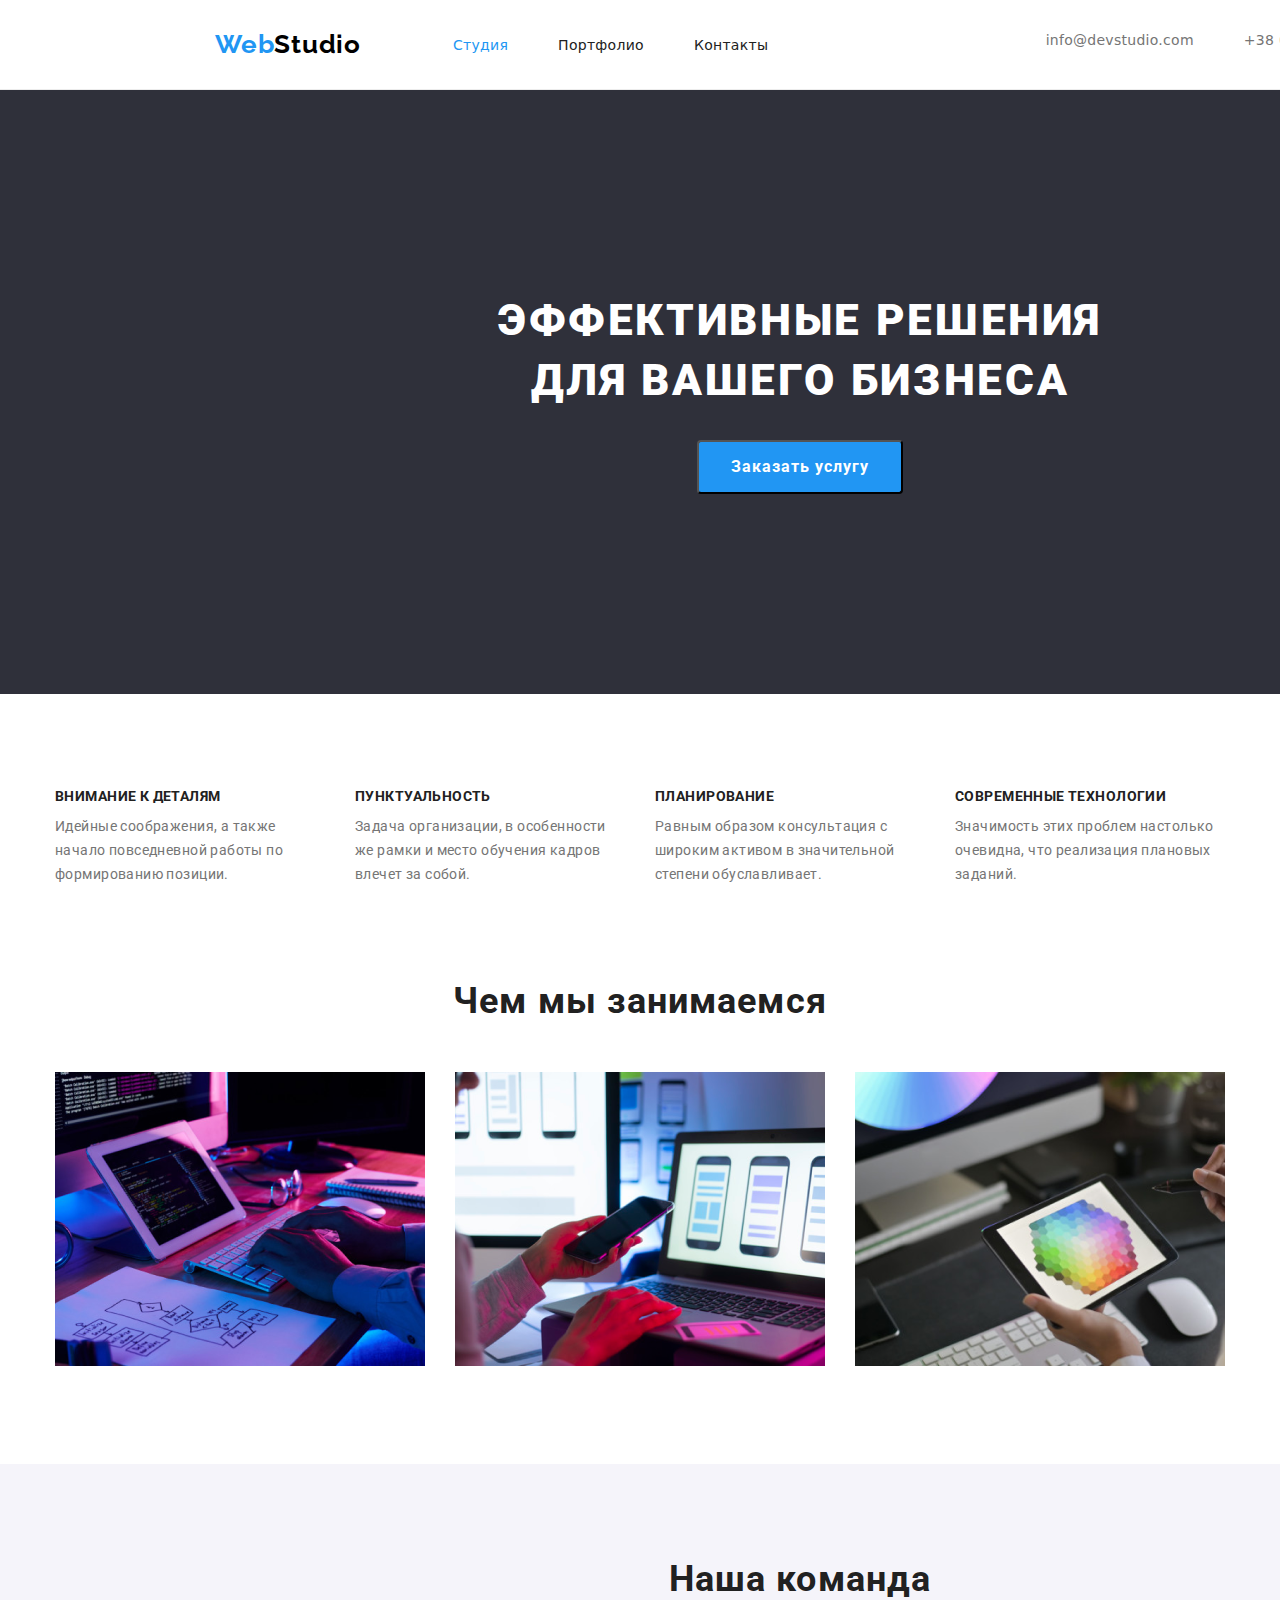
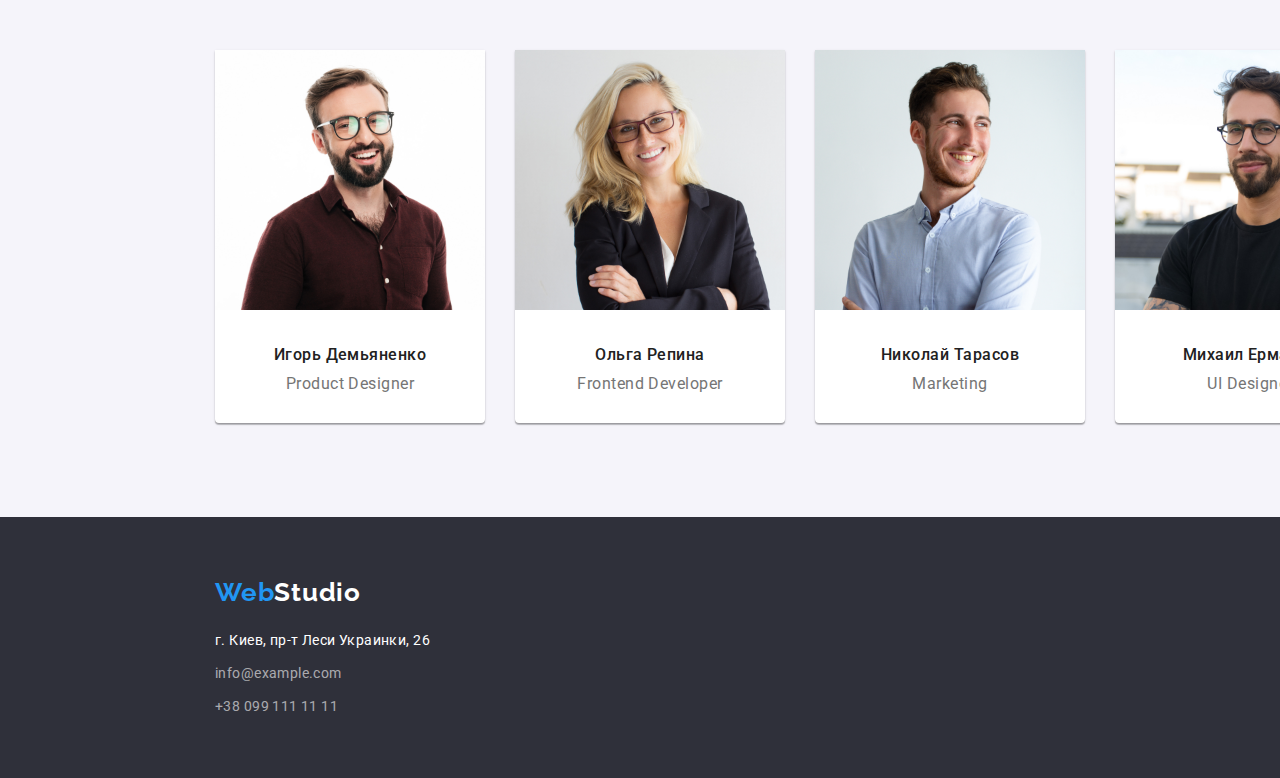
==== index.html @ e588b6a0 "ДЗ 3" ====
<!DOCTYPE html>
<html lang="en">
<head>
    <meta charset="UTF-8">
    <meta name="viewport" content="width=device-width, initial-scale=1.0">
    <title>Студия</title>
    <link rel="stylesheet" href="https://fonts.googleapis.com/css2?family=Raleway:wght@700&display=swap">
    <link rel="stylesheet" href="https://fonts.googleapis.com/css2?family=Roboto:wght@500&display=swap">
    <link rel="stylesheet" href="./css/styles.css">
    <link rel="stylesheet" href="https://cdnjs.cloudflare.com/ajax/libs/modern-normalize/1.0.0/modern-normalize.min.css">
</head>
<body>
    <header class="header">
        <div class="container">
            <nav>
                <a href="./index.html" class="header-logo">Web<span class="logo-studio">Studio</span></a>            
                <ul class="menu-nav">
                    <li><a href="./index.html" class="studio" class="nav">Студия</a></li>
                    <li><a href="./portfolio.html" class="nav">Портфолио</a></li>
                    <li><a href="" class="nav">Контакты</a></li>
                </ul>
            </nav>    
            <ul class="contacts">
                <li><a href="info@devstudio.com" class="e-mail">info@devstudio.com</a></li>
                <li><a href="" class="tel">+38 096 111 11 11</a></li>
            </ul>
        </div>                            
    </header>              
    <main>
        <section class="head">
            <div class="container">
                <h1 id="title">ЭФФЕКТИВНЫЕ РЕШЕНИЯ ДЛЯ ВАШЕГО БИЗНЕСА</h1>
                <button type="button" class="title-btn">Заказать услугу</button>
            </div>
        </section>
        <section class="feature">
            <div class="container">
                <ul>
                    <li>
                        <h5>ВНИМАНИЕ К ДЕТАЛЯМ</h5>
                        <p>Идейные соображения, а также начало повседневной работы по формированию позиции.</p>
                    </li>
                    <li>
                        <h5>ПУНКТУАЛЬНОСТЬ</h5>
                        <p>Задача организации, в особенности же рамки и место обучения кадров влечет за собой.</p>
                    </li>
                    <li>
                        <h5>ПЛАНИРОВАНИЕ</h5>
                        <p>Равным образом консультация с широким активом в значительной степени обуславливает.</p>
                    </li>
                    <li>
                        <h5>СОВРЕМЕННЫЕ ТЕХНОЛОГИИ</h5>
                        <p>Значимость этих проблем настолько очевидна, что реализация плановых заданий.</p>
                    </li>
                </ul>
            </div>            
        </section>
        <section class="activity">
            <div class="container">
                <h2 class="title">Чем мы занимаемся</h2>
                <ul>
                    <li><img src="./img/img.png" alt="Печатает на клавиатуре"></li>
                    <li><img src="./img/img2.png" alt="Телефон в руке"></li>
                    <li><img src="./img/img3.png" alt="Работает с планшетом"></li>
                </ul>
            </div>            
        </section>
        <section class="team">
            <div class="container">
                <h2 class="title">Наша команда</h2>
                <ul>
                    <li>
                        <img src="./img/card1.jpg" alt="Игорь Демьяненко" width="270">
                        <p><b>Игорь Демьяненко</b></p>
                        <p>Product Designer</p>
                    </li>
                    <li>
                        <img src="./img/card2.jpg" alt="Ольга Репина" width="270">
                        <p><b>Ольга Репина</b></p>
                        <p>Frontend Developer</p>
                    </li>
                    <li>
                        <img src="./img/card3.jpg" alt="Николай Тарасов" width="270">
                        <p><b>Николай Тарасов</b></p>
                        <p>Marketing</p>
                    </li>
                    <li>
                        <img src="./img/card4.jpg" alt="Михаил Ермаков" width="270">
                        <p><b>Михаил Ермаков</b></p>
                        <p>UI Designer</p>
                    </li>
                </ul>
            </div>
        </section>       
    </main>
    <footer>
        <div class="container">
            <a href="/index.html" class="footer-logo">Web<span class="logo-studio">Studio</span></a>
        <address>
            <ul>
                <li class="adress">г. Киев, пр-т Леси Украинки, 26</li>
                <li><a href="" class="e-mail">info@example.com</a></li>
                <li><a href="">+38 099 111 11 11</a></li>
            </ul>
        </address>
        </div>
    </footer>
</body>
</html>
---- css/styles.css ----
a {
    text-decoration: none;
}

li {
    list-style-type: none;
}

ul {
    padding: 0px;
    margin: 0px;
}

.container {
    width: 1200px;
    padding-left: 15px;
    padding-right: 15px;
    margin-right: auto;
    margin-left: auto;
}

.main {
    margin-top: 94px;
}

body {
    font-family: roboto;
}

.e-mail:hover {
    color: #2196F3;
}

.title {
    margin-top: 0px;
    margin-bottom: 50px;
    font-family: Roboto;
    font-style: normal;
    font-weight: bold;
    font-size: 36px;
    text-align: center;
    line-height: 42px;
    letter-spacing: 0.03em;    
    color: #212121;
}

        /* header */

.header {
    width: 1600px;
    margin-left: auto;
    margin-right: auto;
    background-color: #FFFFFF;
    border-bottom: 1px solid #ECECEC;
}

header .container, nav {
    display: flex;
    align-items: center;
}

.header-logo {
    margin-right: 93px;
    font-family: raleway;
    font-style: normal;
    font-weight: bold;
    font-size: 26px;
    line-height: 31px;
    letter-spacing: 0.03em;
    color: #2196F3;
    width: 145px;
}

header .logo-studio {
    color: black;
}

.menu-nav {
    display: flex;
    width: 294px;
}

.menu-nav li:nth-child(-n+2) {
    margin-right: 50px;
}

.contacts {
    display: flex;
    margin-left: auto;
    min-width: 303px;
}

header .tel {
    display: inline-block;
    font-style: normal;
    font-weight: 500;
    font-size: 14px;
    line-height: 16px;
    letter-spacing: 0.02em;
    color: #757575;
    padding: 32px 0px 32px 0px;
}

header .e-mail {
    display: inline-block;
    font-style: normal;
    font-weight: 500;
    font-size: 14px;
    line-height: 16px;
    letter-spacing: 0.02em;
    color: #757575;
    padding: 32px 0px 32px 0px;
}

.nav:hover {
    color: #2196F3;
}

.nav, .studio, .portfolio {
    display: inline-block;
    font-style: normal;
    font-weight: 500;
    font-size: 14px;
    line-height: 16px;
    letter-spacing: 0.02em;
    color: #212121;
    padding: 32px 0px 32px 0px;
}

.studio {
    color: #2196F3;
}

.portfolio {
    color: #2196F3;
}

.contacts li:first-child {
    margin-right: 50px;
}

/* section head */

.head {
    background-color: #2F303A;
    text-align: center;
    width: 1600px;
    margin-right: auto;
    margin-left: auto;
    margin-bottom: 94px;
}

#title {
    margin-top: 0px;
    margin-bottom: 30px;
    margin-right: auto;
    margin-left: auto;
    width: 696px;
    font-family: Roboto;
    font-style: normal;
    font-weight: 900;
    font-size: 44px;
    line-height: 60px;
    letter-spacing: 0.06em;
    text-transform: uppercase;
    color: #FFFFFF;
}

.title-btn {
    display: inline-block;
    padding: 10px 32px 10px 32px;
    min-width: 136px;
    font-family: Roboto;
    font-style: normal;
    font-weight: bold;
    font-size: 16px;
    line-height: 30px;
    align-items: center;
    text-align: center;
    letter-spacing: 0.06em;    
    color: #FFFFFF;
    background: #2196F3;
    border-radius: 4px;
}

.head .container {
    padding-top: 200px;
    padding-bottom: 200px;
}

/* section feature */

.feature > .container > ul {
    display: flex;
    justify-content: space-between;
}

.feature {
    margin-bottom: 94px;
}

.feature li {
    width: 270px;
}

.feature h5 {
    margin-top: 0px;
    margin-bottom: 10px;
    font-family: Roboto;
    font-style: normal;
    font-weight: bold;
    font-size: 14px;
    line-height: 16px;
    letter-spacing: 0.03em;
    text-transform: uppercase;
    color: #212121;
}

.feature p {
    margin-top: 0px;
    margin-bottom: 0px;
    font-family: Roboto;
    font-style: normal;
    font-weight: normal;
    font-size: 14px;
    line-height: 24px;
    letter-spacing: 0.03em;    
    color: #757575;
}

/* section activity*/

.activity {
    margin-bottom: 94px;
}

.activity > div > ul {
    display: flex;
    justify-content: space-between;
}

.activity > div > ul > li {
    width: 370px;
}

/* section team */

.team {
    width: 1600px;
    padding-top: 94px;
    padding-bottom: 94px;
    background-color: #F5F4FA;
    margin-left: auto;
    margin-right: auto;
}

.team ul {
    display: flex;
    justify-content: space-between;
}

.team li {
    background-color: #FFFFFF;
    box-shadow: 0px 1px 3px rgba(0, 0, 0, 0.12), 0px 1px 1px rgba(0, 0, 0, 0.14), 0px 2px 1px rgba(0, 0, 0, 0.2);
    border-radius: 0px 0px 4px 4px;
    width: 270px;
    text-align: center;
    padding-bottom: 30px;
}

.team img {
    margin-bottom: 30px;;
}

.team b {
    display: inline-block;
    margin-top: 0px;
    margin-bottom: 10px;
    font-family: Roboto;
    font-style: normal;
    font-weight: 500;
    font-size: 16px;
    line-height: 19px;
    text-align: center;
    letter-spacing: 0.03em;
    color: #212121;
}

.team p {
    margin-top: 0px;
    margin-bottom: 0px;
    font-family: Roboto;
    font-style: normal;
    font-weight: normal;
    font-size: 16px;
    line-height: 19px;
    letter-spacing: 0.03em;
    color: #757575;
}

/* section filters */

.filters {
    margin-bottom: 50px;
}

.filters ul {
    margin-left: auto;
    margin-right: auto;
    width: 611px;
    display: flex;
    justify-content: space-between;
}

.filters button {
    min-width: 29px;
    padding: 6px 22px 6px 22px;
    font-family: Roboto;
    font-style: normal;
    font-weight: 500;
    font-size: 16px;
    line-height: 26px;    
    text-align: center;
    letter-spacing: 0.03em;    
    color: #212121;
    border: none;
    background: #F5F4FA;
    border-radius: 4px;
}

.filters button:hover {
    color: #FFFFFF;
    background: #2196F3;
    box-shadow: 0px 3px 1px rgba(0, 0, 0, 0.1), 0px 1px 2px rgba(0, 0, 0, 0.08), 0px 2px 2px rgba(0, 0, 0, 0.12);
    border-radius: 4px;
}

.filters button:focus {
    color: #FFFFFF;
    background: #2196F3;
    box-shadow: 0px 3px 1px rgba(0, 0, 0, 0.1), 0px 1px 2px rgba(0, 0, 0, 0.08), 0px 2px 2px rgba(0, 0, 0, 0.12);
    border-radius: 4px;
    outline: none;
}

/* section works */

.works li:not(:nth-last-child(-n+3)) {
    margin-bottom: 30px;
}

.works {
    margin-bottom: 94px;
}

.works ul {
    display: flex;
    flex-wrap: wrap;
    justify-content: space-between;
}

.works li {
    background-color: #FFFFFF;
    border: 1px solid #EEEEEE;
    width: 370px;
}

.works span {
    width: 322px;
    display: inline-block;
    margin: 20px 24px 20px 24px;
}

.works h3 {
    margin-top: 0px;
    margin-bottom: 0px;
    font-family: Roboto;
    font-style: normal;
    font-weight: bold;
    font-size: 18px;
    line-height: 36px;
    letter-spacing: 0.06em;   
    color: #212121;
}

.works p {
    margin-top: 0px;
    margin-bottom: 0px;
    font-family: Roboto;
    font-style: normal;
    font-weight: normal;
    font-size: 16px;
    line-height: 30px;
    letter-spacing: 0.03em;
    color: #757575;
}

/* footer */

.footer-logo {
    display: inline-block;
    padding-bottom: 20px;
    font-family: raleway;
    font-style: normal;
    font-weight: bold;
    font-size: 26px;
    line-height: 31px;
    letter-spacing: 0.03em;
    color: #2196F3;
    width: 145px;
}

footer .logo-studio {
    color: white;
}

address > ul > li > a {
    font-family: Roboto;
    font-style: normal;
    font-weight: normal;
    font-size: 14px;
    line-height: 24px;    
    letter-spacing: 0.03em;    
    color: rgba(255, 255, 255, 0.6);
}

.adress {
    font-family: Roboto;
    font-style: normal;
    font-weight: normal;
    font-size: 14px;
    line-height: 24px;
    letter-spacing: 0.03em;
    color: #FFFFFF;
}

footer {
    background-color: #2F303A;
    width: 1600px;
    margin-right: auto;
    margin-left: auto;
    padding-top: 60px;
    padding-bottom: 60px;
}

footer .adress, .e-mail {
    margin-bottom: 9px;
}

footer .e-mail {
    font-family: Roboto;
    font-style: normal;
    font-weight: normal;
    font-size: 14px;
    line-height: 24px;
    letter-spacing: 0.03em;
    display: inline-block;
    margin-bottom: 9px;
    color: rgba(255, 255, 255, 0.6);
}
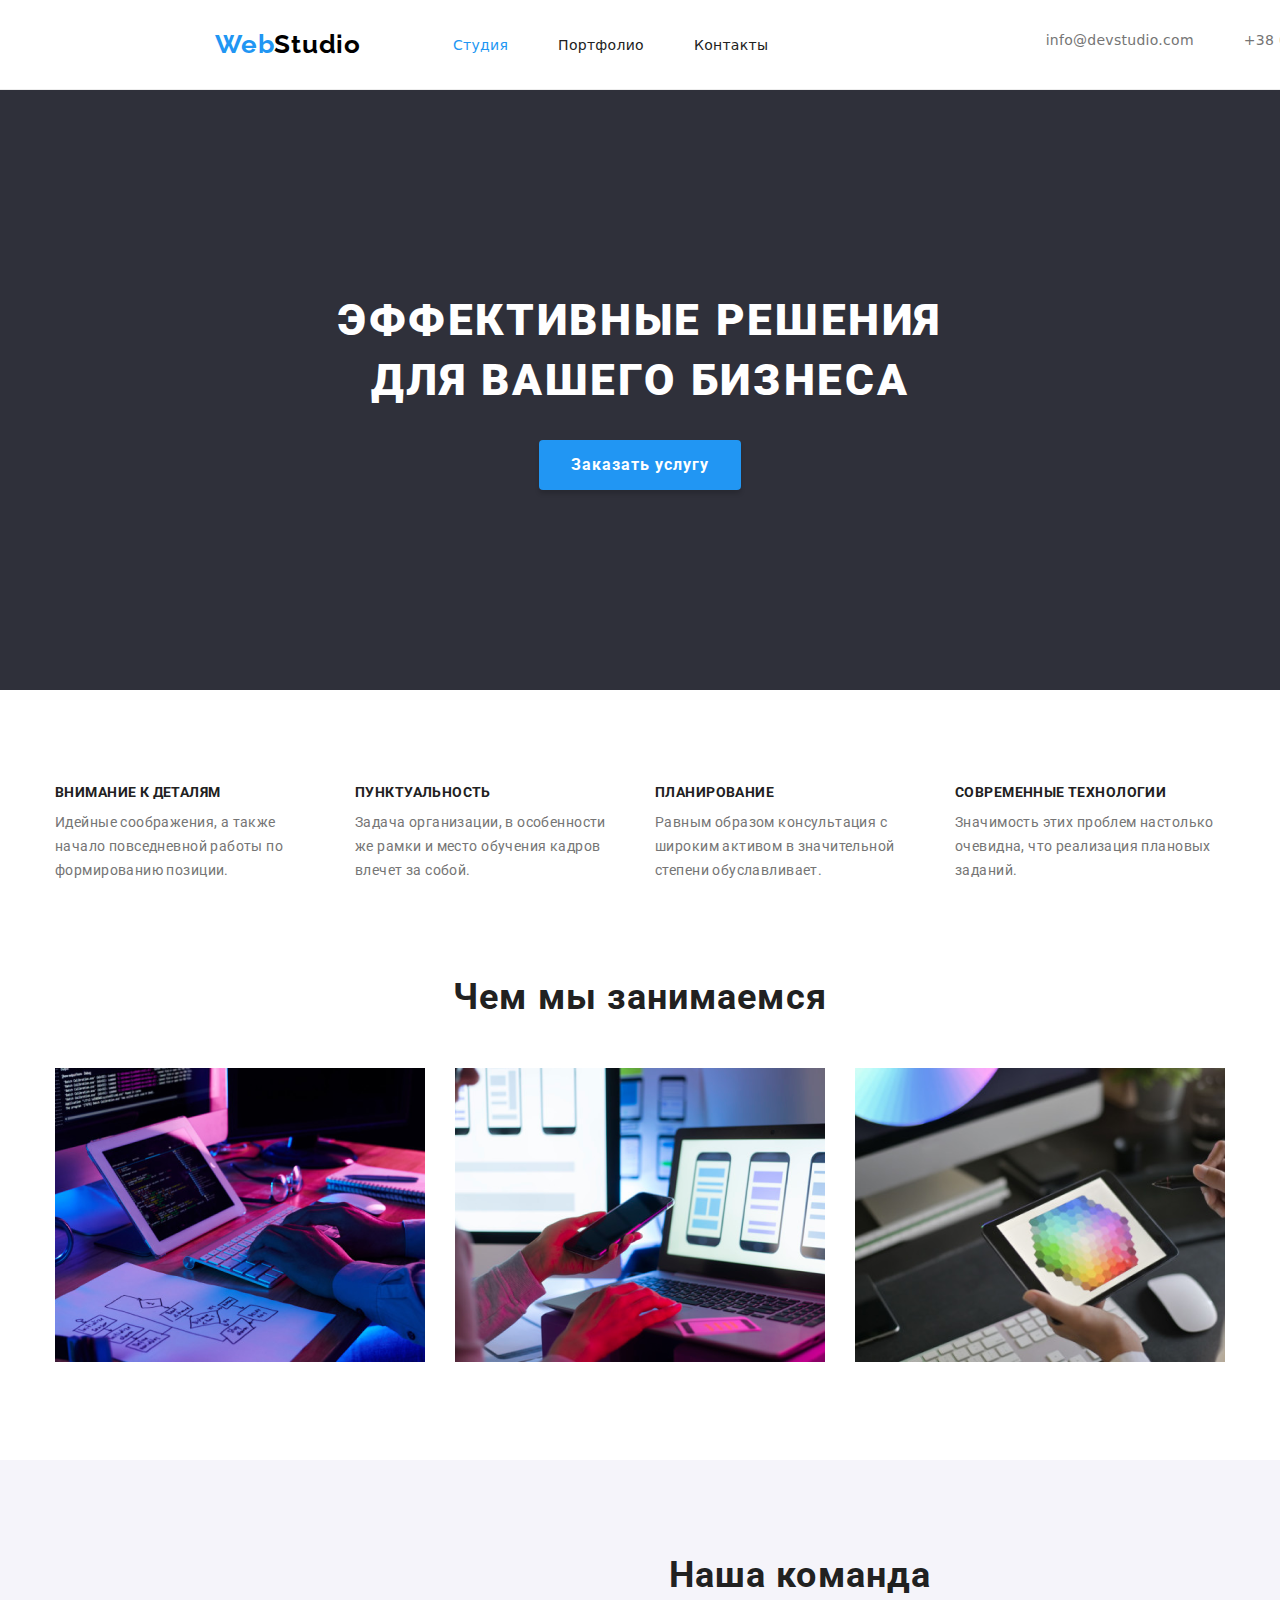
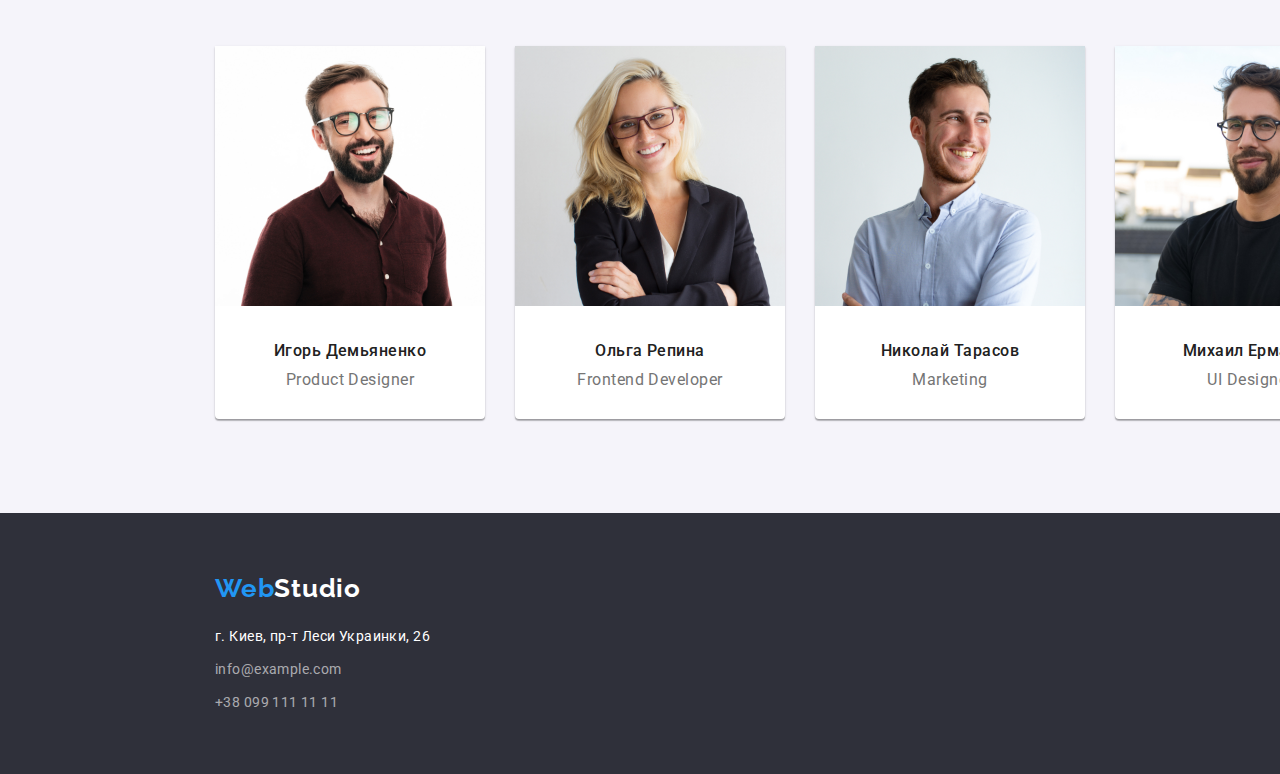
==== commit 8ab0949a: "Фиксы" ====
--- a/index.html
+++ b/index.html
@@ -5,7 +5,7 @@
     <meta name="viewport" content="width=device-width, initial-scale=1.0">
     <title>Студия</title>
     <link rel="stylesheet" href="https://fonts.googleapis.com/css2?family=Raleway:wght@700&display=swap">
-    <link rel="stylesheet" href="https://fonts.googleapis.com/css2?family=Roboto:wght@500&display=swap">
+    <link rel="stylesheet" href="https://fonts.googleapis.com/css2?family=Roboto:wght@400;500;700;900&display=swap">
     <link rel="stylesheet" href="./css/styles.css">
     <link rel="stylesheet" href="https://cdnjs.cloudflare.com/ajax/libs/modern-normalize/1.0.0/modern-normalize.min.css">
 </head>
--- a/css/styles.css
+++ b/css/styles.css
@@ -19,10 +19,6 @@
     margin-left: auto;
 }
 
-.main {
-    margin-top: 94px;
-}
-
 body {
     font-family: roboto;
 }
@@ -144,10 +140,9 @@
 .head {
     background-color: #2F303A;
     text-align: center;
-    width: 1600px;
-    margin-right: auto;
-    margin-left: auto;
-    margin-bottom: 94px;
+    max-width: 1600px;
+    margin-right: auto;
+    margin-left: auto;
 }
 
 #title {
@@ -181,6 +176,8 @@
     color: #FFFFFF;
     background: #2196F3;
     border-radius: 4px;
+    box-shadow: 0px 4px 4px rgba(0, 0, 0, 0.15);
+    border: none;
 }
 
 .head .container {
@@ -196,7 +193,7 @@
 }
 
 .feature {
-    margin-bottom: 94px;
+    padding-top: 94px;
 }
 
 .feature li {
@@ -231,7 +228,8 @@
 /* section activity*/
 
 .activity {
-    margin-bottom: 94px;
+    padding-top: 94px;
+    padding-bottom: 94px;
 }
 
 .activity > div > ul {
@@ -301,7 +299,7 @@
 /* section filters */
 
 .filters {
-    margin-bottom: 50px;
+    padding-top: 94px;
 }
 
 .filters ul {
@@ -350,7 +348,8 @@
 }
 
 .works {
-    margin-bottom: 94px;
+    padding-top: 50px;
+    padding-bottom: 94px;
 }
 
 .works ul {
